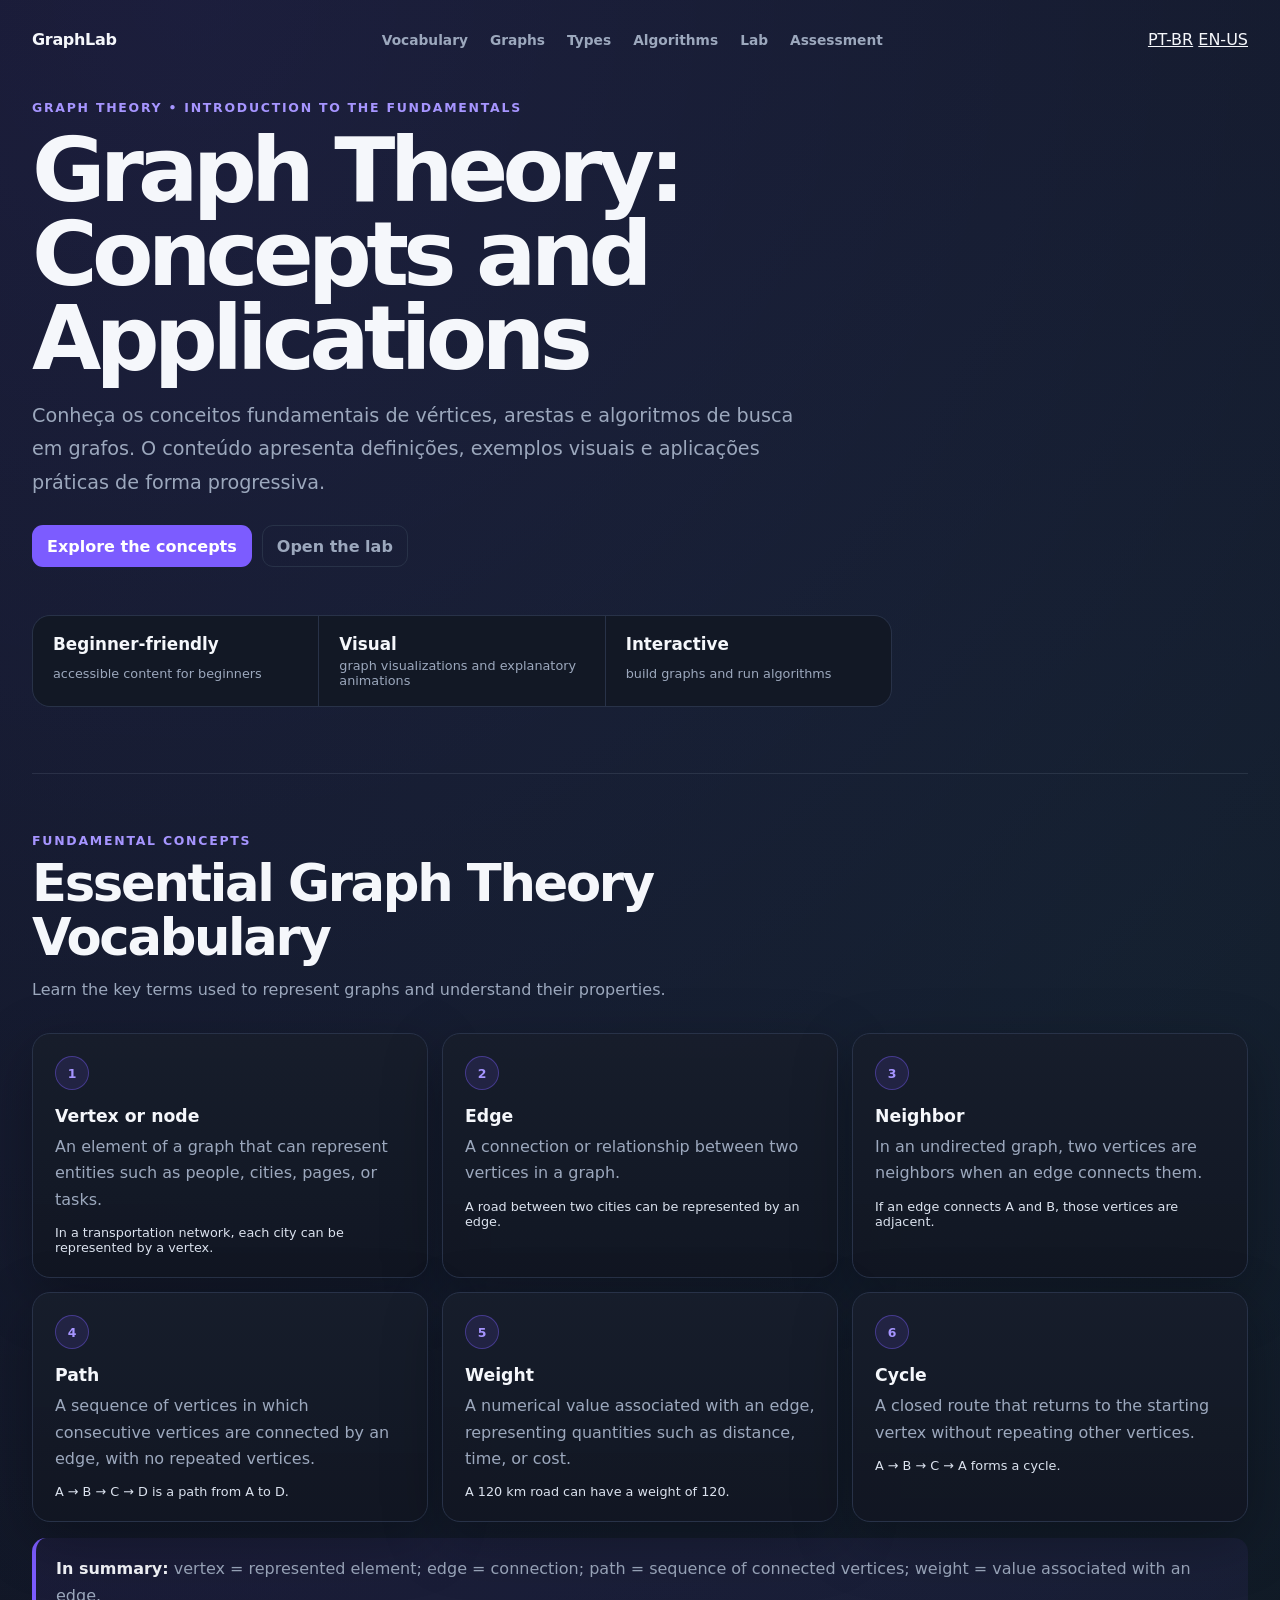
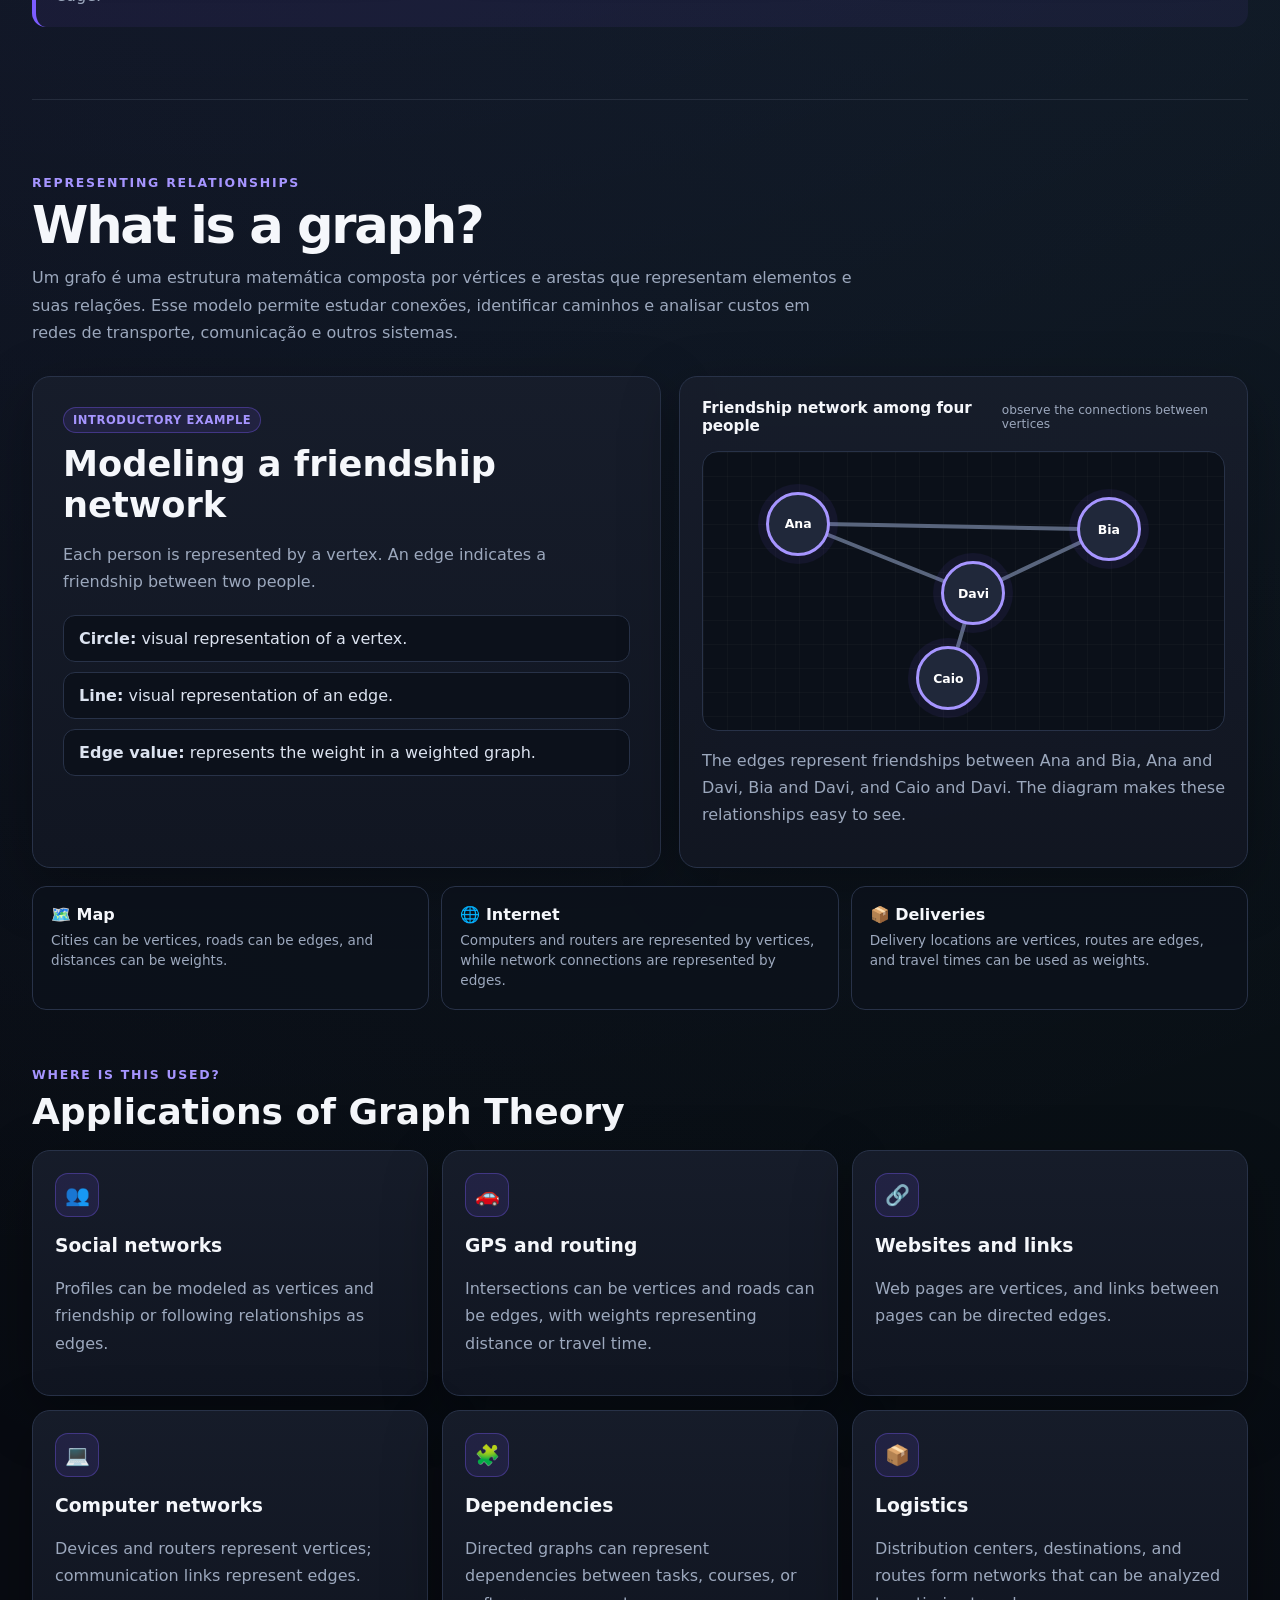
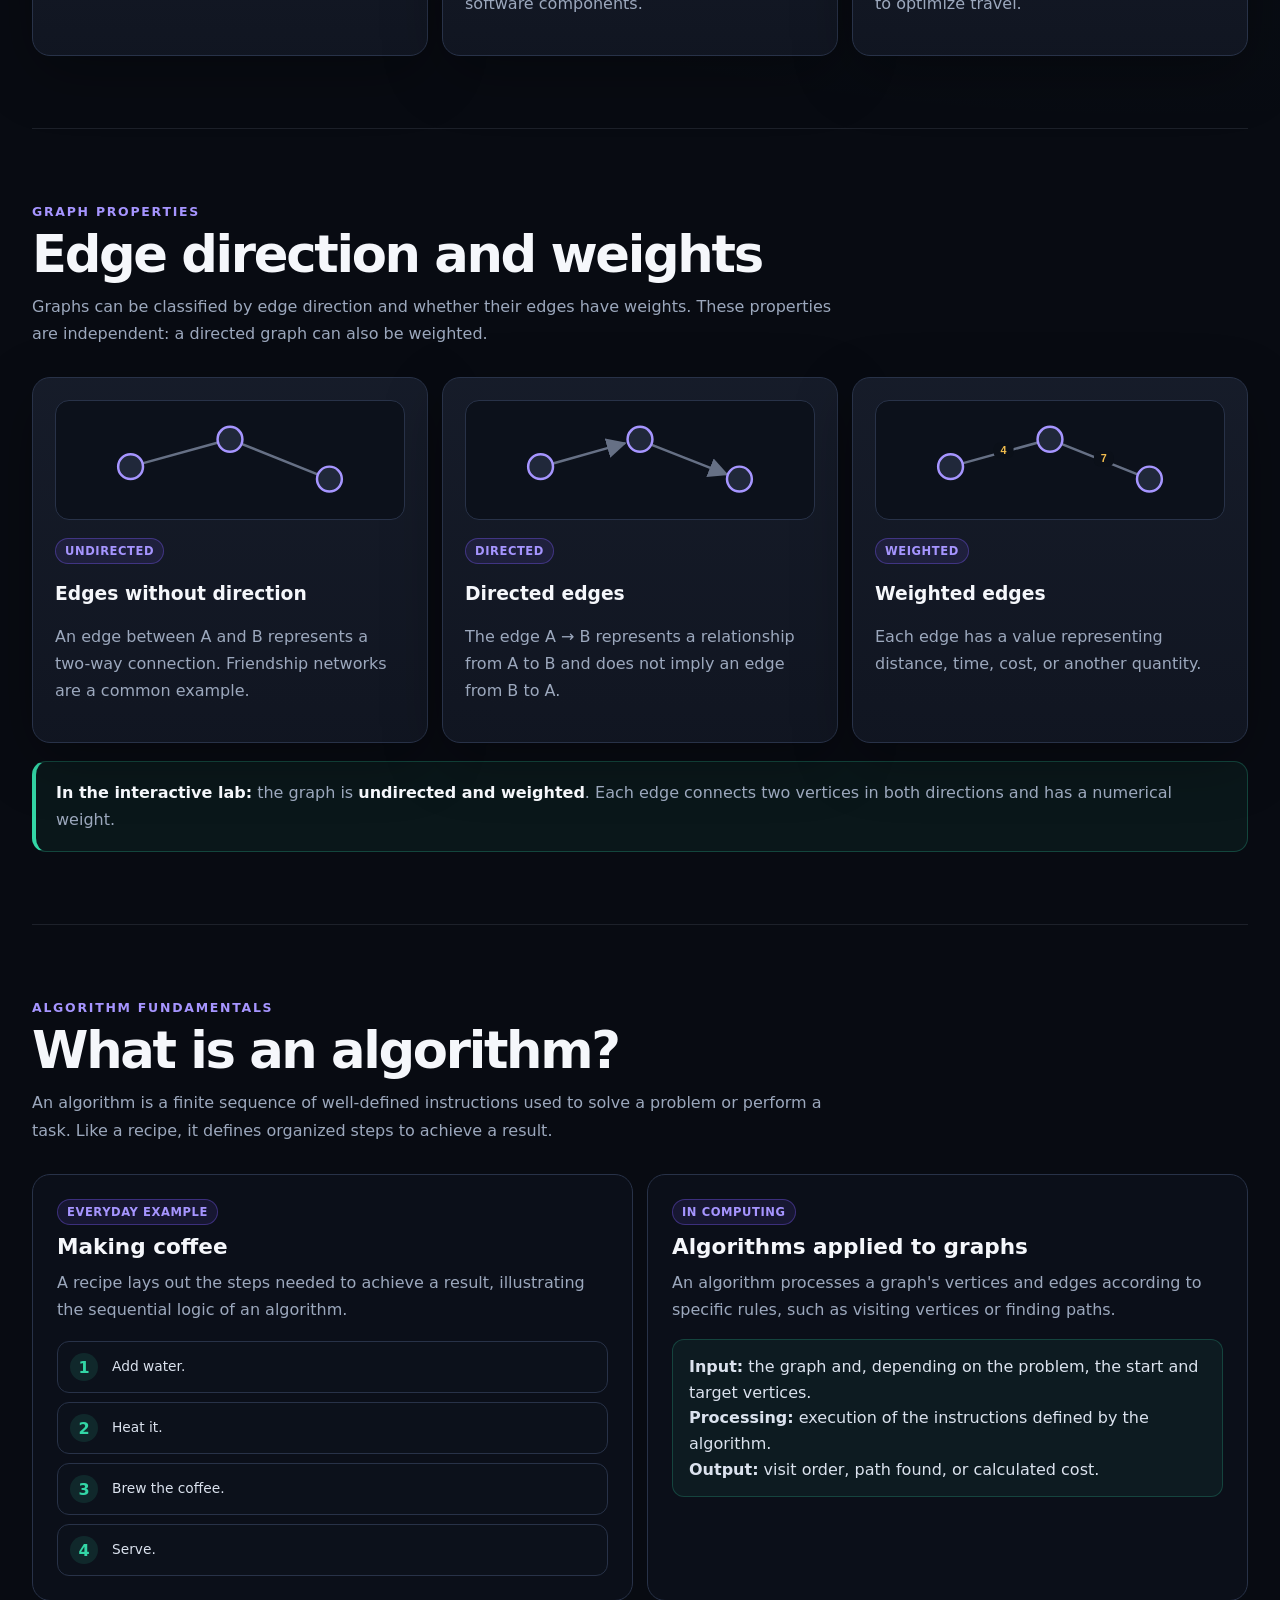
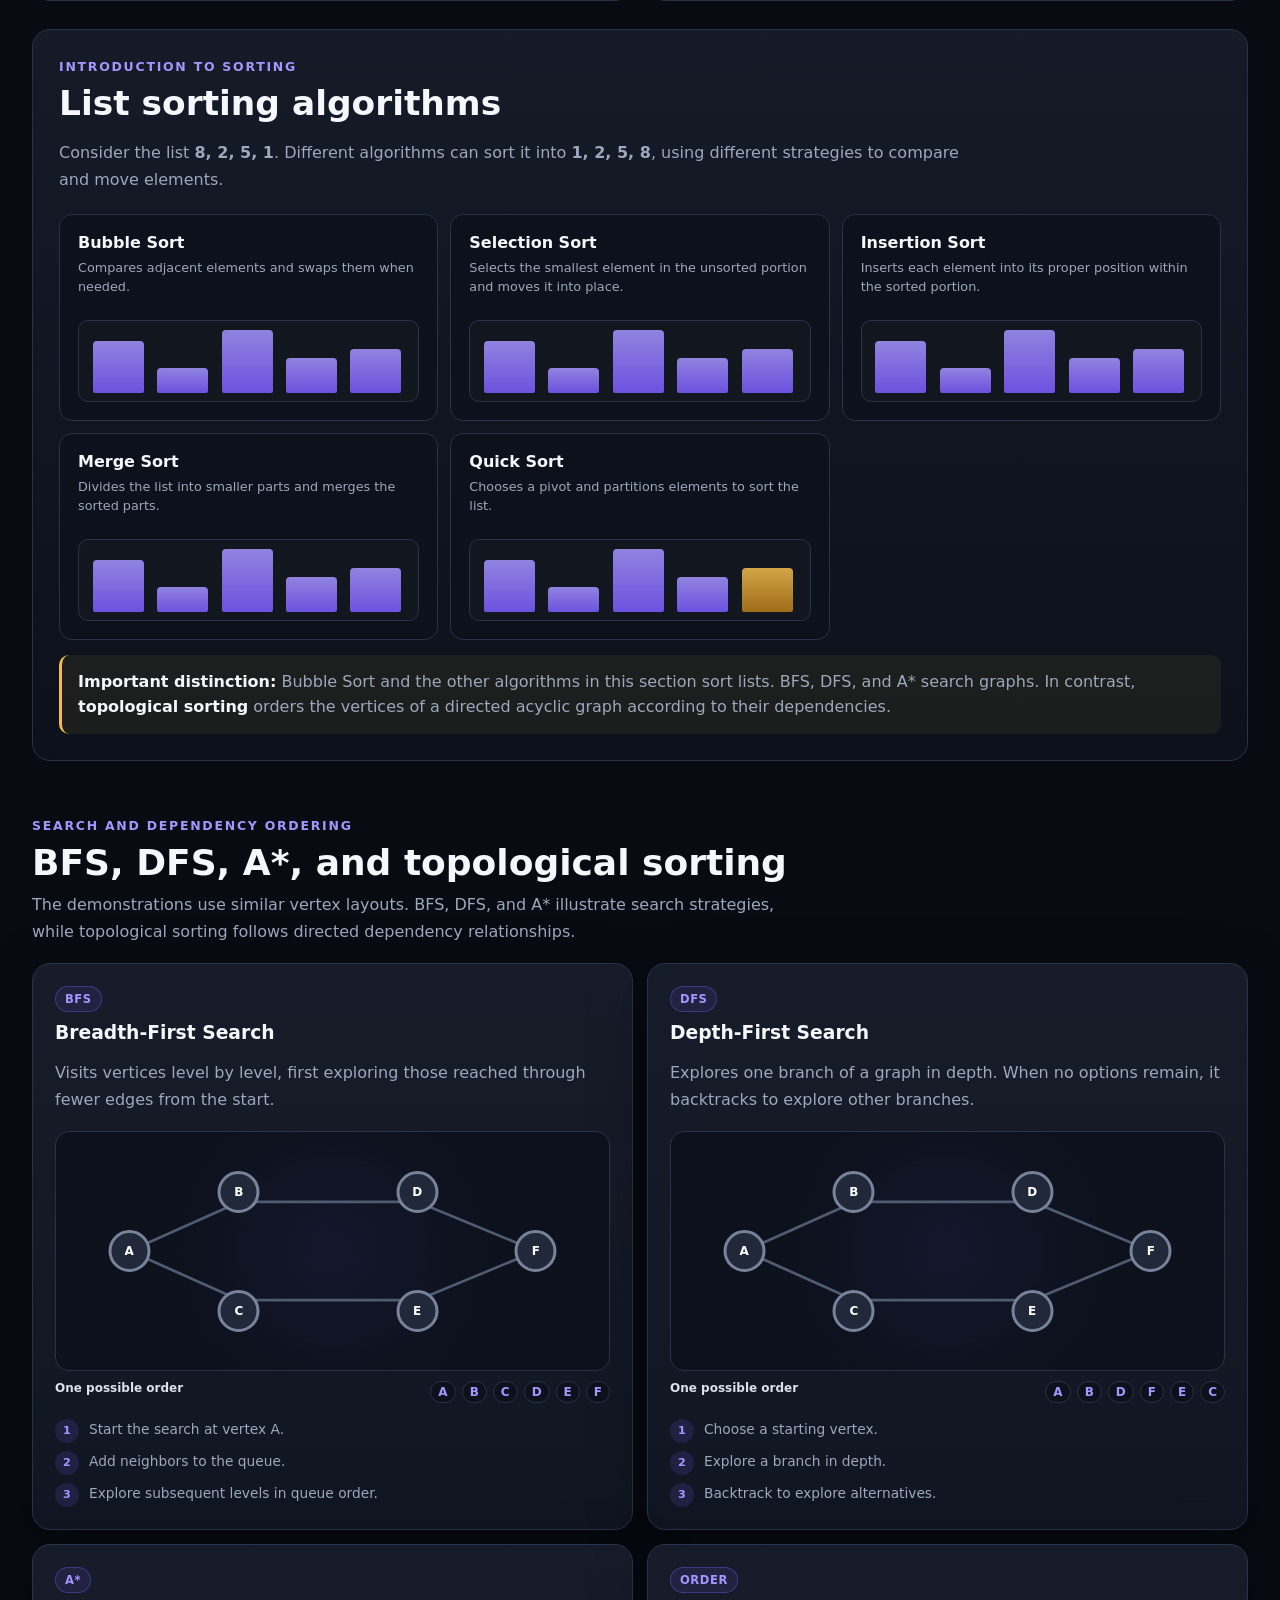
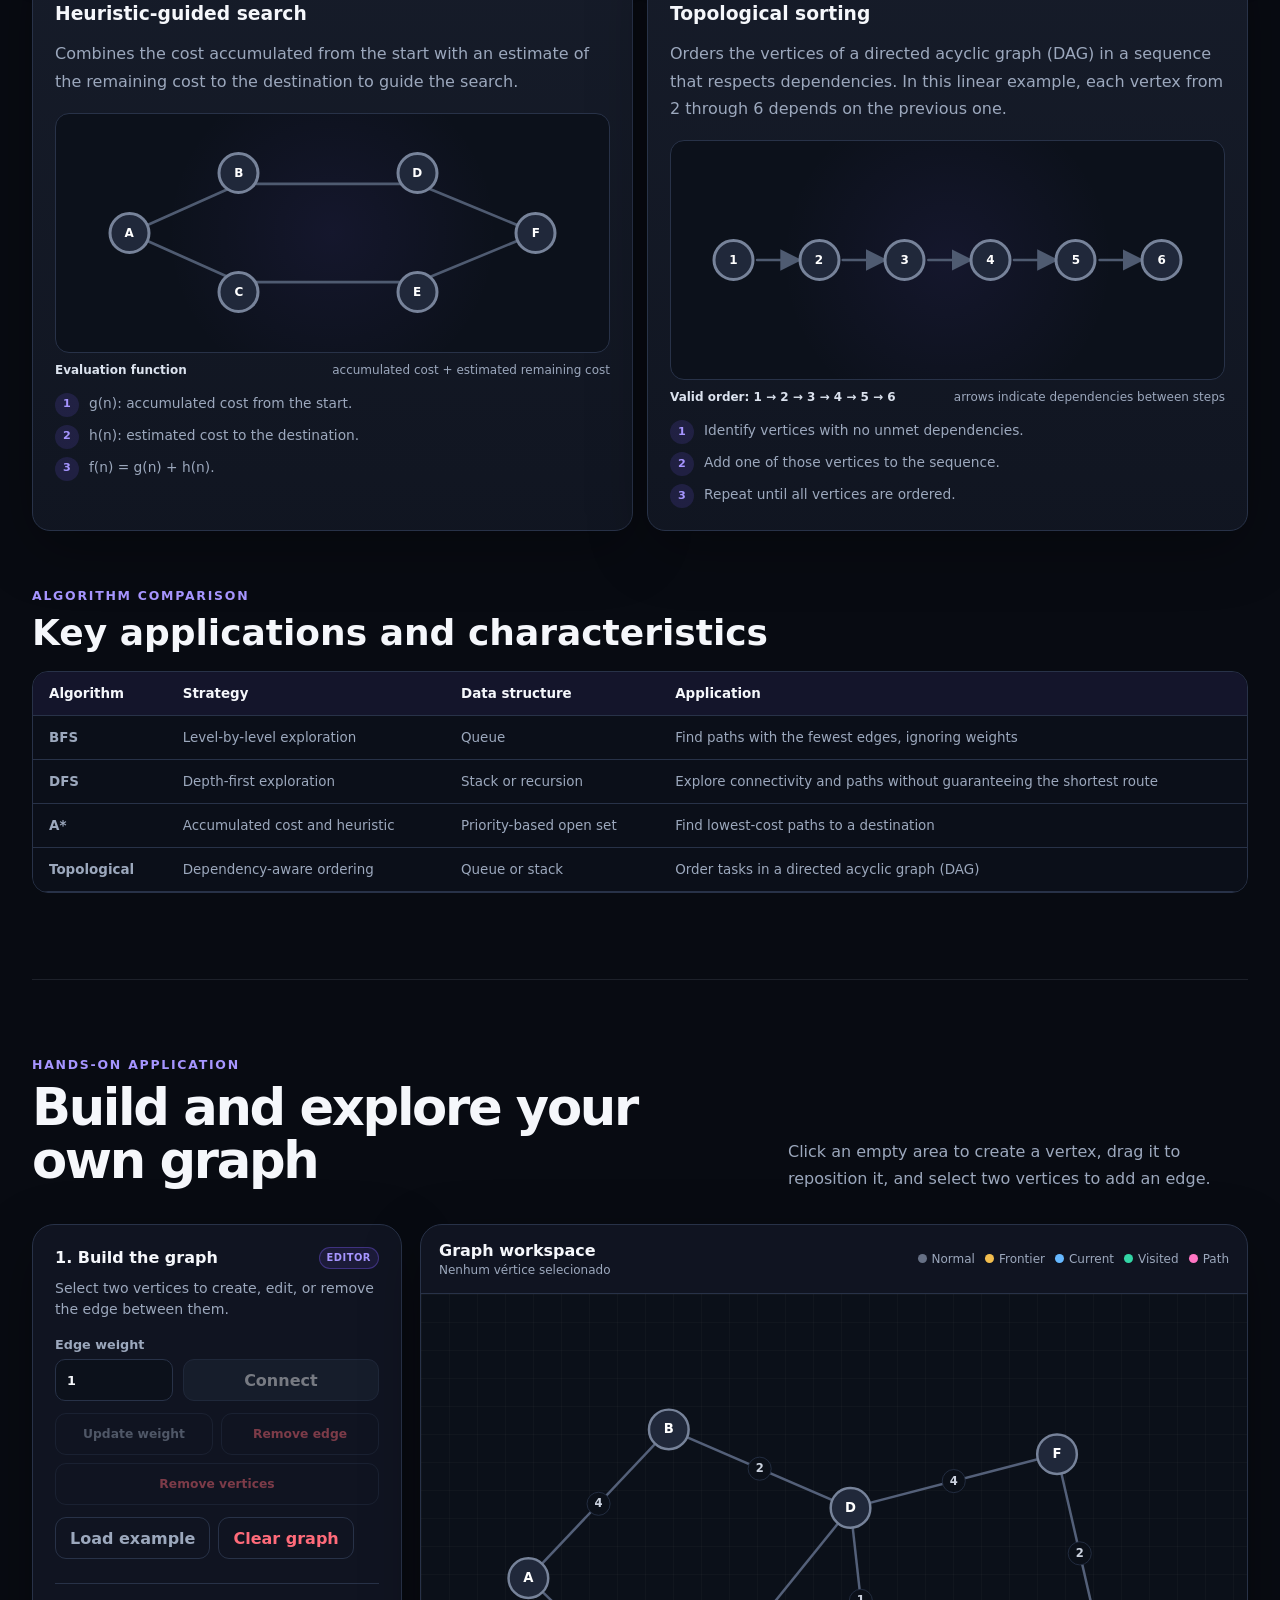
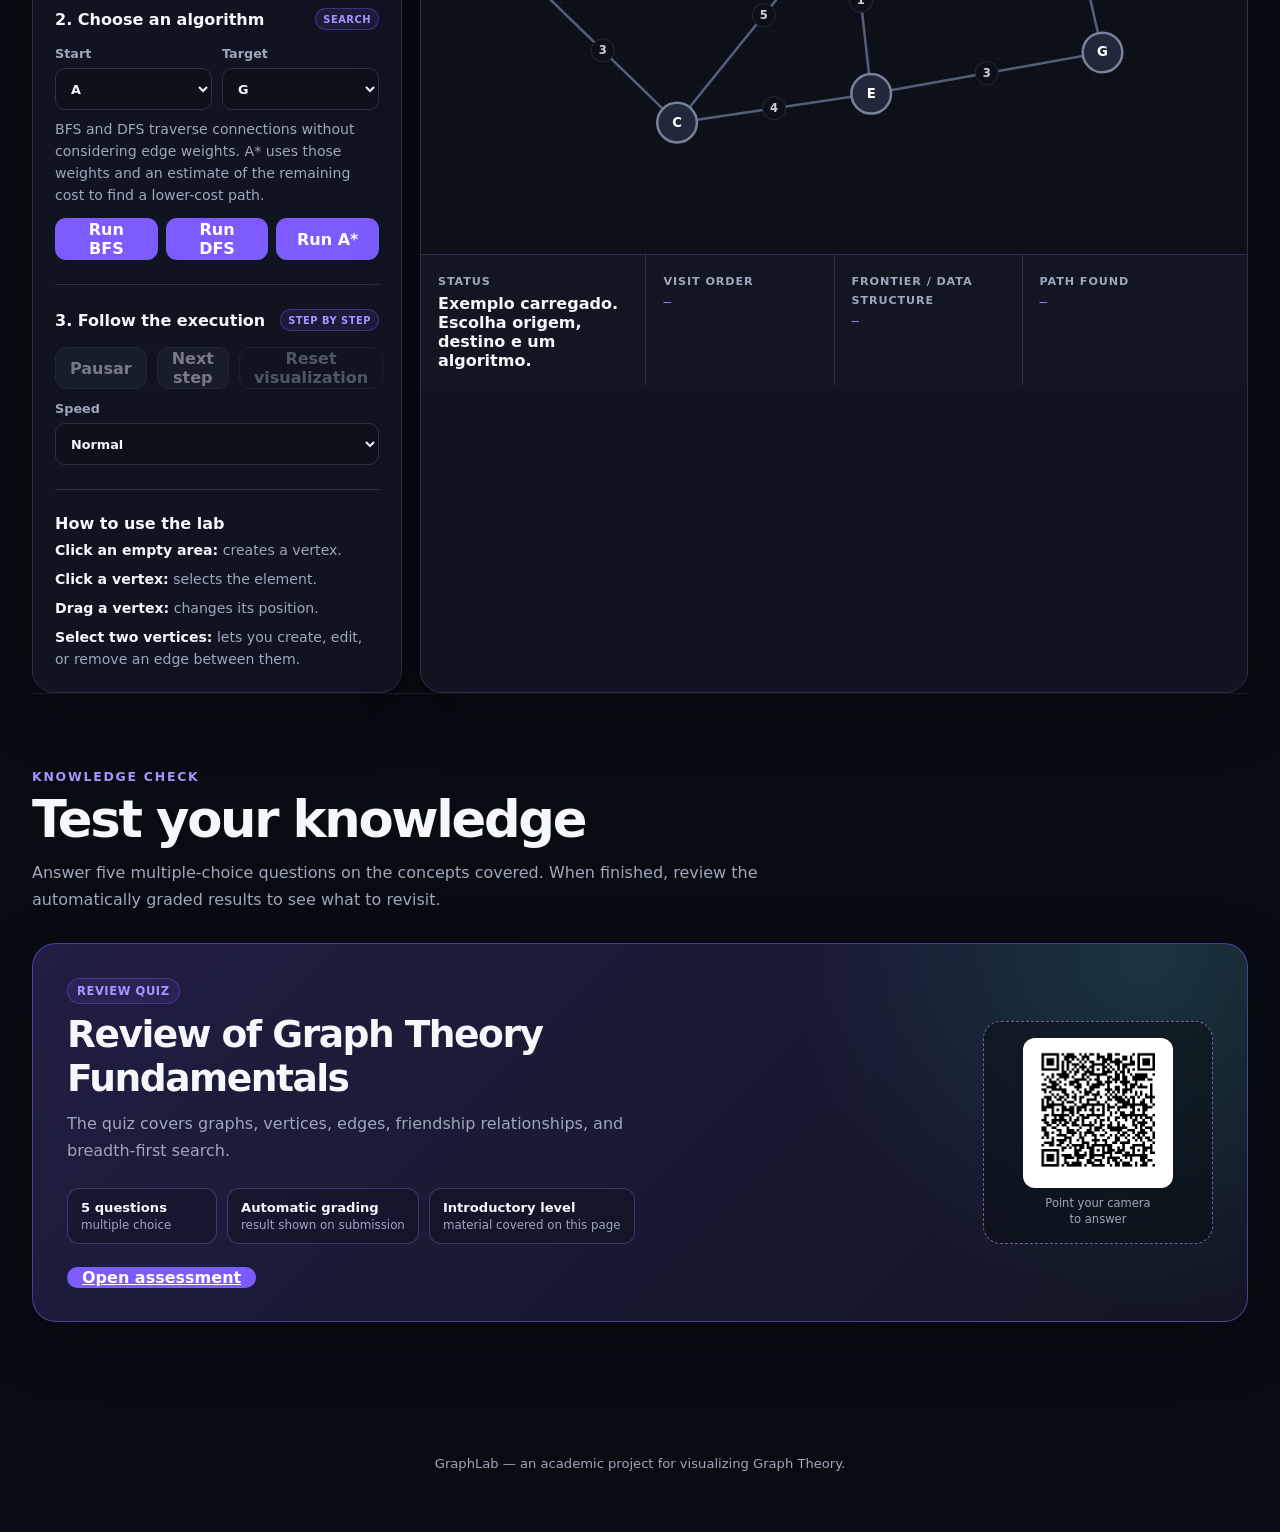
==== en-us/index.html @ 3051d020 "feat(i18n): add English locale route" ====
<!DOCTYPE html>
<html lang="en-US">
<head>
  <meta charset="UTF-8" />
  <meta name="viewport" content="width=device-width, initial-scale=1.0" />
  <base href="../" />
  <meta name="description" content="GraphLab: introdução à Teoria dos Grafos com conceitos fundamentais, exemplos visuais, demonstrações de algoritmos e laboratório interativo." />
  <title>GraphLab — Teoria dos Grafos</title>
  <link rel="alternate" hreflang="pt-BR" href="pt-br/" />
  <link rel="alternate" hreflang="en-US" href="en-us/" />
  <link rel="stylesheet" href="styles.css" />
  <link rel="stylesheet" href="learning.css" />
  <link rel="stylesheet" href="vocabulary.css" />
  <link rel="stylesheet" href="algorithm-basics.css" />
  <link rel="stylesheet" href="sorting.css" />
  <link rel="stylesheet" href="sorting-visuals.css" />
  <link rel="stylesheet" href="algorithm-demos.css" />
  <link rel="stylesheet" href="visual-fixes.css" />
</head>
<body>
  <header class="hero">
    <nav class="topbar" aria-label="Navegação principal">
      <a class="brand" href="#inicio">GraphLab</a>
      <div class="nav-links">
        <a href="#vocabulario">Vocabulário</a>
        <a href="#conceitos">Grafos</a>
        <a href="#tipos">Tipos</a>
        <a href="#algoritmos">Algoritmos</a>
        <a href="#laboratorio">Laboratório</a>
        <a href="#avaliacao">Avaliação</a>
      </div>
      <div class="language-switch" role="group" aria-label="Idioma do site">
        <a href="pt-br/" lang="pt-BR" hreflang="pt-BR">PT-BR</a>
        <a href="en-us/" lang="en-US" hreflang="en-US" aria-current="page">EN-US</a>
      </div>
    </nav>

    <div id="inicio" class="hero-content">
      <span class="eyebrow">Teoria dos Grafos • introdução aos fundamentos</span>
      <h1>Teoria dos Grafos: conceitos e aplicações</h1>
      <p>
        Conheça os conceitos fundamentais de vértices, arestas e algoritmos de busca em grafos.
        O conteúdo apresenta definições, exemplos visuais e aplicações práticas de forma progressiva.
      </p>
      <div class="hero-actions">
        <a class="button primary link-button" href="#vocabulario">Estudar os conceitos</a>
        <a class="button ghost link-button" href="#laboratorio">Acessar o laboratório</a>
      </div>
      <div class="hero-stats" aria-label="Resumo do projeto">
        <div><strong>Introdutório</strong><span>conteúdo acessível a quem está começando</span></div>
        <div><strong>Visual</strong><span>representações gráficas e animações explicativas</span></div>
        <div><strong>Interativo</strong><span>construa grafos e execute algoritmos</span></div>
      </div>
    </div>
  </header>

  <main>
    <section id="vocabulario" class="content-section vocabulary-section">
      <div class="section-heading vocabulary-lead">
        <span class="eyebrow">Conceitos fundamentais</span>
        <h2>Vocabulário essencial de Teoria dos Grafos</h2>
        <p>Conheça os principais termos utilizados para representar grafos e compreender suas propriedades.</p>
      </div>

      <div class="vocabulary-grid">
        <article class="vocabulary-card"><span class="vocabulary-number">1</span><h3>Vértice ou nó</h3><p>É um elemento do grafo que pode representar entidades como pessoas, cidades, páginas ou tarefas.</p><span class="vocabulary-example">Em uma rede de transporte, cada cidade pode ser representada por um vértice.</span></article>
        <article class="vocabulary-card"><span class="vocabulary-number">2</span><h3>Aresta</h3><p>É a conexão ou relação estabelecida entre dois vértices de um grafo.</p><span class="vocabulary-example">Uma estrada entre duas cidades pode ser representada por uma aresta.</span></article>
        <article class="vocabulary-card"><span class="vocabulary-number">3</span><h3>Vizinho</h3><p>Em um grafo não direcionado, dois vértices são vizinhos quando existe uma aresta entre eles.</p><span class="vocabulary-example">Se existe uma aresta entre A e B, esses vértices são adjacentes.</span></article>
        <article class="vocabulary-card"><span class="vocabulary-number">4</span><h3>Caminho</h3><p>É uma sequência de vértices em que cada par consecutivo está conectado por uma aresta, sem repetição de vértices.</p><span class="vocabulary-example">A → B → C → D é um caminho de A até D.</span></article>
        <article class="vocabulary-card"><span class="vocabulary-number">5</span><h3>Peso</h3><p>É um valor numérico associado a uma aresta, utilizado para representar grandezas como distância, tempo ou custo.</p><span class="vocabulary-example">Uma estrada de 120 km pode ter peso 120.</span></article>
        <article class="vocabulary-card"><span class="vocabulary-number">6</span><h3>Ciclo</h3><p>É um percurso fechado que retorna ao vértice inicial sem repetir outros vértices.</p><span class="vocabulary-example">A → B → C → A fecha um ciclo.</span></article>
      </div>

      <div class="vocabulary-tip"><strong>Em resumo:</strong> vértice = elemento representado; aresta = conexão; caminho = sequência de vértices conectados; peso = valor associado à aresta.</div>
    </section>

    <section id="conceitos" class="content-section">
      <div class="section-heading">
        <span class="eyebrow">Representação de relações</span>
        <h2>O que é um grafo?</h2>
        <p>
          Um grafo é uma estrutura matemática composta por vértices e arestas que representam elementos e suas relações.
          Esse modelo permite estudar conexões, identificar caminhos e analisar custos em redes de transporte, comunicação e outros sistemas.
        </p>
      </div>

      <div class="beginner-intro">
        <article class="beginner-copy">
          <span class="card-kicker">Exemplo introdutório</span>
          <h3>Representação de uma rede de amizades</h3>
          <p>Cada pessoa é representada por um vértice. Uma aresta indica a existência de uma amizade entre duas pessoas.</p>
          <div class="simple-rule">
            <span><strong>Círculo:</strong> representação visual de um vértice.</span>
            <span><strong>Linha:</strong> representação visual de uma aresta.</span>
            <span><strong>Valor na aresta:</strong> representa o peso, quando o grafo é ponderado.</span>
          </div>
        </article>

        <article class="visual-example">
          <div class="visual-title"><strong>Rede de amizades entre quatro pessoas</strong><span>observe as conexões entre os vértices</span></div>
          <div class="mini-graph" aria-label="Exemplo visual de um grafo de amizades">
            <span class="mini-edge edge-ab"></span><span class="mini-edge edge-ad"></span><span class="mini-edge edge-bd"></span><span class="mini-edge edge-cd"></span>
            <span class="mini-node friend-a">Ana</span><span class="mini-node friend-b">Bia</span><span class="mini-node friend-c">Caio</span><span class="mini-node friend-d">Davi</span>
          </div>
          <p>As arestas indicam amizades entre Ana e Bia, Ana e Davi, Bia e Davi, além de Caio e Davi. A representação permite identificar diretamente essas relações.</p>
        </article>
      </div>

      <div class="analogy-strip">
        <article class="analogy-item"><strong>🗺️ Mapa</strong><span>Cidades podem ser vértices; estradas, arestas; e distâncias, pesos.</span></article>
        <article class="analogy-item"><strong>🌐 Internet</strong><span>Computadores e roteadores são representados por vértices, enquanto as conexões de rede são representadas por arestas.</span></article>
        <article class="analogy-item"><strong>📦 Entregas</strong><span>Locais de entrega são vértices, rotas são arestas e tempos de deslocamento podem ser utilizados como pesos.</span></article>
      </div>

      <div class="section-divider-title"><span class="eyebrow">Onde isso aparece?</span><h3>Aplicações da Teoria dos Grafos</h3></div>
      <div class="real-examples-grid">
        <article class="real-example-card"><span class="example-icon">👥</span><h3>Redes sociais</h3><p>Perfis podem ser modelados como vértices e relações de amizade ou acompanhamento como arestas.</p></article>
        <article class="real-example-card"><span class="example-icon">🚗</span><h3>GPS e rotas</h3><p>Cruzamentos podem ser representados por vértices e vias por arestas, com pesos associados à distância ou ao tempo de viagem.</p></article>
        <article class="real-example-card"><span class="example-icon">🔗</span><h3>Sites e links</h3><p>Páginas são vértices e links entre páginas podem ser representados por arestas direcionadas.</p></article>
        <article class="real-example-card"><span class="example-icon">💻</span><h3>Redes de computadores</h3><p>Dispositivos e roteadores representam vértices; enlaces de comunicação representam arestas.</p></article>
        <article class="real-example-card"><span class="example-icon">🧩</span><h3>Dependências</h3><p>Grafos direcionados permitem representar dependências entre tarefas, disciplinas ou componentes de software.</p></article>
        <article class="real-example-card"><span class="example-icon">📦</span><h3>Logística</h3><p>Centros de distribuição, destinos e rotas formam redes que podem ser analisadas para otimizar deslocamentos.</p></article>
      </div>
    </section>

    <section id="tipos" class="content-section">
      <div class="section-heading">
        <span class="eyebrow">Propriedades dos grafos</span>
        <h2>Direção e pesos das arestas</h2>
        <p>Os grafos podem ser classificados conforme a orientação de suas arestas e a presença de pesos. Essas características são independentes: um grafo direcionado também pode ser ponderado.</p>
      </div>

      <div class="graph-types-grid">
        <article class="graph-type-card"><div class="type-visual" aria-hidden="true"><span class="type-line one"></span><span class="type-line two"></span><span class="type-dot one"></span><span class="type-dot two"></span><span class="type-dot three"></span></div><span class="card-kicker">Não direcionado</span><h3>Arestas sem orientação</h3><p>A aresta entre A e B representa uma conexão nos dois sentidos. Redes de amizade são um exemplo comum.</p></article>
        <article class="graph-type-card"><div class="type-visual" aria-hidden="true"><span class="type-line one type-arrow"></span><span class="type-line two type-arrow"></span><span class="type-dot one"></span><span class="type-dot two"></span><span class="type-dot three"></span></div><span class="card-kicker">Direcionado</span><h3>Arestas orientadas</h3><p>A aresta A → B indica uma relação de A para B e não implica a existência da aresta B → A.</p></article>
        <article class="graph-type-card"><div class="type-visual" aria-hidden="true"><span class="type-line one weighted"></span><span class="type-line two weighted"></span><span class="type-dot one"></span><span class="type-dot two"></span><span class="type-dot three"></span></div><span class="card-kicker">Ponderado</span><h3>Arestas com pesos</h3><p>Cada aresta possui um valor que pode representar distância, tempo, custo ou outra grandeza do problema.</p></article>
      </div>

      <div class="beginner-tip"><strong>No laboratório interativo:</strong> o grafo é <strong>não direcionado e ponderado</strong>. Cada aresta conecta dois vértices nos dois sentidos e possui um peso numérico.</div>
    </section>

    <section id="algoritmos" class="content-section algorithms-section">
      <div class="section-heading">
        <span class="eyebrow">Fundamentos de algoritmos</span>
        <h2>O que é um algoritmo?</h2>
        <p>Um algoritmo é uma sequência finita de instruções bem definidas para resolver um problema ou executar uma tarefa. Assim como uma receita, ele estabelece etapas organizadas para alcançar um resultado.</p>
      </div>

      <div class="algorithm-foundation-grid">
        <article class="algorithm-foundation-card">
          <span class="card-kicker">Exemplo cotidiano</span><h3>Preparação de café</h3><p>Uma receita estabelece etapas que devem ser executadas para obter um resultado, ilustrando a lógica sequencial de um algoritmo.</p>
          <div class="recipe-steps"><div class="recipe-step"><b>1</b><span>Colocar água.</span></div><div class="recipe-step"><b>2</b><span>Aquecer.</span></div><div class="recipe-step"><b>3</b><span>Passar pelo café.</span></div><div class="recipe-step"><b>4</b><span>Servir.</span></div></div>
        </article>
        <article class="algorithm-foundation-card">
          <span class="card-kicker">Na computação</span><h3>Algoritmos aplicados a grafos</h3><p>Um algoritmo processa os vértices e as arestas de um grafo de acordo com regras específicas, como visitar vértices ou encontrar caminhos.</p>
          <div class="algorithm-definition"><strong>Entrada:</strong> o grafo e, conforme o problema, os vértices de origem e destino.<br /><strong>Processamento:</strong> execução das instruções definidas pelo algoritmo.<br /><strong>Saída:</strong> ordem de visita, caminho encontrado ou custo calculado.</div>
        </article>
      </div>

      <div class="sorting-explainer">
        <span class="eyebrow">Introdução à ordenação</span>
        <h3>Algoritmos de ordenação de listas</h3>
        <p>Considere a lista <strong>8, 2, 5, 1</strong>. Diferentes algoritmos podem organizá-la como <strong>1, 2, 5, 8</strong>, utilizando estratégias distintas de comparação e movimentação dos elementos.</p>
        <div class="sorting-grid">
          <article class="sorting-card"><strong>Bubble Sort</strong><span>Compara elementos adjacentes e troca suas posições quando necessário.</span><div class="sort-bars"><i></i><i></i><i></i><i></i><i></i></div></article>
          <article class="sorting-card"><strong>Selection Sort</strong><span>Seleciona o menor elemento da parte não ordenada e o posiciona corretamente.</span><div class="sort-bars"><i></i><i></i><i></i><i></i><i></i></div></article>
          <article class="sorting-card"><strong>Insertion Sort</strong><span>Insere cada elemento na posição adequada da parte já ordenada.</span><div class="sort-bars"><i></i><i></i><i></i><i></i><i></i></div></article>
          <article class="sorting-card"><strong>Merge Sort</strong><span>Divide a lista em partes menores e combina as partes ordenadas.</span><div class="sort-bars"><i></i><i></i><i></i><i></i><i></i></div></article>
          <article class="sorting-card"><strong>Quick Sort</strong><span>Seleciona um pivô e particiona os elementos para ordenar a lista.</span><div class="sort-bars"><i></i><i></i><i></i><i></i><i></i></div></article>
        </div>
        <div class="sorting-note"><strong>Distinção importante:</strong> Bubble Sort e os demais algoritmos desta seção ordenam listas. BFS, DFS e A* realizam buscas em grafos. Já a <strong>ordenação topológica</strong> organiza os vértices de um grafo direcionado acíclico conforme suas dependências.</div>
      </div>

      <div class="section-divider-title"><span class="eyebrow">Busca e organização de dependências</span><h3>BFS, DFS, A* e ordenação topológica</h3><p>As demonstrações compartilham uma disposição visual semelhante dos vértices. BFS, DFS e A* ilustram estratégias de busca; a ordenação topológica considera relações direcionadas de dependência.</p></div>

      <div class="algorithm-visual-grid">
        <article class="algorithm-visual-card">
          <span class="algorithm-badge">BFS</span><h3>Busca em Largura</h3><p>Visita os vértices por níveis, explorando primeiro aqueles alcançados por um menor número de arestas a partir da origem.</p>
          <div class="algorithm-demo demo-bfs" aria-label="Animação da busca em largura"><div class="demo-stage"><span class="demo-line l1"></span><span class="demo-line l2"></span><span class="demo-line l3"></span><span class="demo-line l4"></span><span class="demo-line l5"></span><span class="demo-line l6"></span><span class="demo-node n1">A</span><span class="demo-node n2">B</span><span class="demo-node n3">C</span><span class="demo-node n4">D</span><span class="demo-node n5">E</span><span class="demo-node n6">F</span></div></div>
          <div class="demo-caption"><strong>Uma ordem possível</strong><div class="demo-order"><span>A</span><span>B</span><span>C</span><span>D</span><span>E</span><span>F</span></div></div>
          <ul class="algorithm-steps"><li><strong>1</strong><span>Inicia a busca no vértice A.</span></li><li><strong>2</strong><span>Adiciona os vizinhos à fila.</span></li><li><strong>3</strong><span>Explora os próximos níveis na ordem da fila.</span></li></ul>
        </article>

        <article class="algorithm-visual-card">
          <span class="algorithm-badge">DFS</span><h3>Busca em Profundidade</h3><p>Explora um ramo do grafo em profundidade. Ao esgotar as possibilidades, retorna para investigar outros ramos.</p>
          <div class="algorithm-demo demo-dfs" aria-label="Animação da busca em profundidade"><div class="demo-stage"><span class="demo-line l1"></span><span class="demo-line l2"></span><span class="demo-line l3"></span><span class="demo-line l4"></span><span class="demo-line l5"></span><span class="demo-line l6"></span><span class="demo-node n1">A</span><span class="demo-node n2">B</span><span class="demo-node n3">C</span><span class="demo-node n4">D</span><span class="demo-node n5">E</span><span class="demo-node n6">F</span></div></div>
          <div class="demo-caption"><strong>Uma ordem possível</strong><div class="demo-order"><span>A</span><span>B</span><span>D</span><span>F</span><span>E</span><span>C</span></div></div>
          <ul class="algorithm-steps"><li><strong>1</strong><span>Seleciona um vértice inicial.</span></li><li><strong>2</strong><span>Explora um ramo em profundidade.</span></li><li><strong>3</strong><span>Retrocede para explorar alternativas.</span></li></ul>
        </article>

        <article class="algorithm-visual-card">
          <span class="algorithm-badge">A*</span><h3>Busca orientada por heurística</h3><p>Combina o custo acumulado desde a origem com uma estimativa do custo restante até o destino para orientar a exploração.</p>
          <div class="algorithm-demo demo-astar" aria-label="Animação simplificada do A estrela"><div class="demo-stage"><span class="demo-line l1"></span><span class="demo-line l2"></span><span class="demo-line l3"></span><span class="demo-line l4"></span><span class="demo-line l5"></span><span class="demo-line l6"></span><span class="demo-node n1">A</span><span class="demo-node n2">B</span><span class="demo-node n3">C</span><span class="demo-node n4">D</span><span class="demo-node n5">E</span><span class="demo-node n6">F</span></div></div>
          <div class="demo-caption"><strong>Função de avaliação</strong><span>custo acumulado + estimativa de custo restante</span></div>
          <ul class="algorithm-steps"><li><strong>1</strong><span>g(n): custo acumulado desde a origem.</span></li><li><strong>2</strong><span>h(n): estimativa do custo até o destino.</span></li><li><strong>3</strong><span>f(n) = g(n) + h(n).</span></li></ul>
        </article>

        <article class="algorithm-visual-card">
          <span class="algorithm-badge">Ordem</span><h3>Ordenação topológica</h3><p>Organiza os vértices de um grafo direcionado acíclico (DAG) em uma sequência que respeita as dependências. Neste exemplo linear, cada vértice de 2 a 6 depende do anterior.</p>
          <div class="algorithm-demo demo-topological" aria-label="Animação de uma ordenação topológica linear: 1, 2, 3, 4, 5 e 6"><div class="demo-stage"><span class="demo-node n1">1</span><span class="demo-node n2">2</span><span class="demo-node n3">3</span><span class="demo-node n4">4</span><span class="demo-node n5">5</span><span class="demo-node n6">6</span></div></div>
          <div class="demo-caption"><strong>Ordem válida: 1 → 2 → 3 → 4 → 5 → 6</strong><span>as setas indicam as dependências entre as etapas</span></div>
          <ul class="algorithm-steps"><li><strong>1</strong><span>Identifica vértices sem dependências pendentes.</span></li><li><strong>2</strong><span>Adiciona um desses vértices à sequência.</span></li><li><strong>3</strong><span>Repete até ordenar todos os vértices.</span></li></ul>
        </article>
      </div>

      <div class="section-divider-title"><span class="eyebrow">Comparação de algoritmos</span><h3>Principais aplicações e características</h3></div>
      <div class="comparison-table-wrap"><table class="comparison-table"><thead><tr><th>Algoritmo</th><th>Estratégia</th><th>Estrutura de dados</th><th>Aplicação</th></tr></thead><tbody><tr><td><strong>BFS</strong></td><td>Exploração por níveis</td><td>Fila</td><td>Encontrar caminhos com menos arestas, sem considerar pesos</td></tr><tr><td><strong>DFS</strong></td><td>Exploração em profundidade</td><td>Pilha ou recursão</td><td>Investigar conectividade e caminhos, sem garantir o menor trajeto</td></tr><tr><td><strong>A*</strong></td><td>Custo acumulado e heurística</td><td>Conjunto aberto por prioridade</td><td>Buscar caminhos de menor custo até um destino</td></tr><tr><td><strong>Topológica</strong></td><td>Respeito às dependências</td><td>Fila ou pilha</td><td>Ordenar atividades em um grafo direcionado acíclico (DAG)</td></tr></tbody></table></div>
    </section>

    <section id="laboratorio" class="lab-section">
      <div class="lab-heading"><div><span class="eyebrow">Aplicação prática</span><h2>Construa e explore seu próprio grafo</h2></div><p>Clique em uma área vazia para criar um vértice, arraste-o para reposicioná-lo e selecione dois vértices para adicionar uma aresta.</p></div>
      <div class="layout">
        <aside class="panel controls-panel">
          <section><div class="section-title-row"><h2>1. Monte o grafo</h2><span class="step-chip">Editor</span></div><p class="hint">Selecione dois vértices para criar, editar ou remover a aresta entre eles.</p><div class="control-grid"><label>Peso da aresta<input id="edgeWeight" type="number" min="1" step="1" value="1" /></label><button id="connectBtn" class="button secondary">Conectar</button></div><div class="button-row compact-actions"><button id="updateWeightBtn" class="button ghost">Atualizar peso</button><button id="removeEdgeBtn" class="button ghost danger">Remover aresta</button><button id="removeNodesBtn" class="button ghost danger">Remover vértices</button></div><div class="button-row"><button id="exampleBtn" class="button ghost">Carregar exemplo</button><button id="clearBtn" class="button danger ghost">Limpar grafo</button></div></section>
          <section><div class="section-title-row"><h2>2. Escolha o algoritmo</h2><span class="step-chip">Busca</span></div><div class="select-grid"><label>Origem<select id="startNode"></select></label><label>Destino<select id="targetNode"></select></label></div><p class="hint">BFS e DFS percorrem as conexões sem considerar os pesos das arestas. A* utiliza esses pesos e uma estimativa do custo restante para buscar uma rota de menor custo.</p><div class="algorithm-buttons"><button class="button primary" data-algorithm="bfs">Executar BFS</button><button class="button primary" data-algorithm="dfs">Executar DFS</button><button class="button primary" data-algorithm="astar">Executar A*</button></div></section>
          <section><div class="section-title-row"><h2>3. Acompanhe</h2><span class="step-chip">Passo a passo</span></div><div class="playback-grid"><button id="pauseBtn" class="button secondary" disabled>Pausar</button><button id="stepBtn" class="button secondary" disabled>Avançar passo</button><button id="resetVisualizationBtn" class="button ghost" disabled>Reiniciar visualização</button></div><label class="speed-control">Velocidade<select id="speedSelect"><option value="900">Lenta</option><option value="520" selected>Normal</option><option value="260">Rápida</option></select></label></section>
          <section class="interaction-help"><h2>Como utilizar o laboratório</h2><p><strong>Clique em uma área vazia:</strong> cria um vértice.</p><p><strong>Clique em um vértice:</strong> seleciona o elemento.</p><p><strong>Arraste um vértice:</strong> altera sua posição.</p><p><strong>Selecione dois vértices:</strong> permite criar, editar ou remover uma aresta entre eles.</p></section>
        </aside>

        <section class="workspace" aria-label="Laboratório de grafos">
          <div class="workspace-toolbar"><div><strong>Área do grafo</strong><span id="selectionText">Nenhum vértice selecionado</span></div><div class="legend" aria-label="Legenda"><span><i class="dot default"></i>Normal</span><span><i class="dot frontier"></i>Fronteira</span><span><i class="dot current"></i>Atual</span><span><i class="dot visited"></i>Visitado</span><span><i class="dot path"></i>Caminho</span></div></div>
          <svg id="graphCanvas" viewBox="0 0 1000 650" role="img" aria-label="Editor visual de grafos"></svg>
          <div class="result-panel"><div><span class="result-label">Status</span><strong id="statusText" aria-live="polite">Exemplo carregado. Escolha origem, destino e um algoritmo.</strong></div><div><span class="result-label">Ordem de visita</span><code id="visitOrder">—</code></div><div><span class="result-label">Fronteira / estrutura</span><code id="frontierResult">—</code></div><div><span class="result-label">Caminho encontrado</span><code id="pathResult">—</code></div></div>
        </section>
      </div>
    </section>

    <section id="avaliacao" class="content-section assessment-section" aria-labelledby="assessment-title">
      <div class="section-heading">
        <span class="eyebrow">Verificação da aprendizagem</span>
        <h2 id="assessment-title">Avalie seus conhecimentos</h2>
        <p>Responda a cinco questões objetivas sobre os conceitos apresentados. Ao concluir, consulte a correção automática para identificar os conteúdos que precisam ser revisados.</p>
      </div>

      <article class="assessment-card">
        <div class="assessment-copy">
          <span class="card-kicker">Questionário de revisão</span>
          <h3>Revisão dos fundamentos de Teoria dos Grafos</h3>
          <p>O questionário aborda grafos, vértices, arestas, relações de amizade e busca em largura.</p>
          <ul class="assessment-details" aria-label="Detalhes da avaliação">
            <li><strong>5 perguntas</strong><span>múltipla escolha</span></li>
            <li><strong>Correção automática</strong><span>resultado ao enviar</span></li>
            <li><strong>Nível introdutório</strong><span>conteúdo apresentado nesta página</span></li>
          </ul>
          <a class="button primary assessment-button" href="https://docs.google.com/forms/d/e/1FAIpQLSdKzO21_4-qKIzz4f32jUMu-4fLdw8ZWQ9qbJLzUZgPyhsYmw/viewform?usp=publish-editor" target="_blank" rel="noopener noreferrer">Abrir avaliação</a>
        </div>
        <a class="assessment-qr" href="https://docs.google.com/forms/d/e/1FAIpQLSdKzO21_4-qKIzz4f32jUMu-4fLdw8ZWQ9qbJLzUZgPyhsYmw/viewform?usp=publish-editor" target="_blank" rel="noopener noreferrer" aria-label="Abrir avaliação do GraphLab pelo QR Code">
          <img src="assets/graphlab-quiz-qr.svg" width="150" height="150" alt="QR Code para abrir a avaliação GraphLab" />
          <small>Aponte a câmera<br />para responder</small>
        </a>
      </article>
    </section>
  </main>

  <footer><p>GraphLab — um projeto acadêmico para visualizar Teoria dos Grafos.</p></footer>
  <script src="i18n.js"></script>
  <script src="script.js"></script>
</body>
</html>
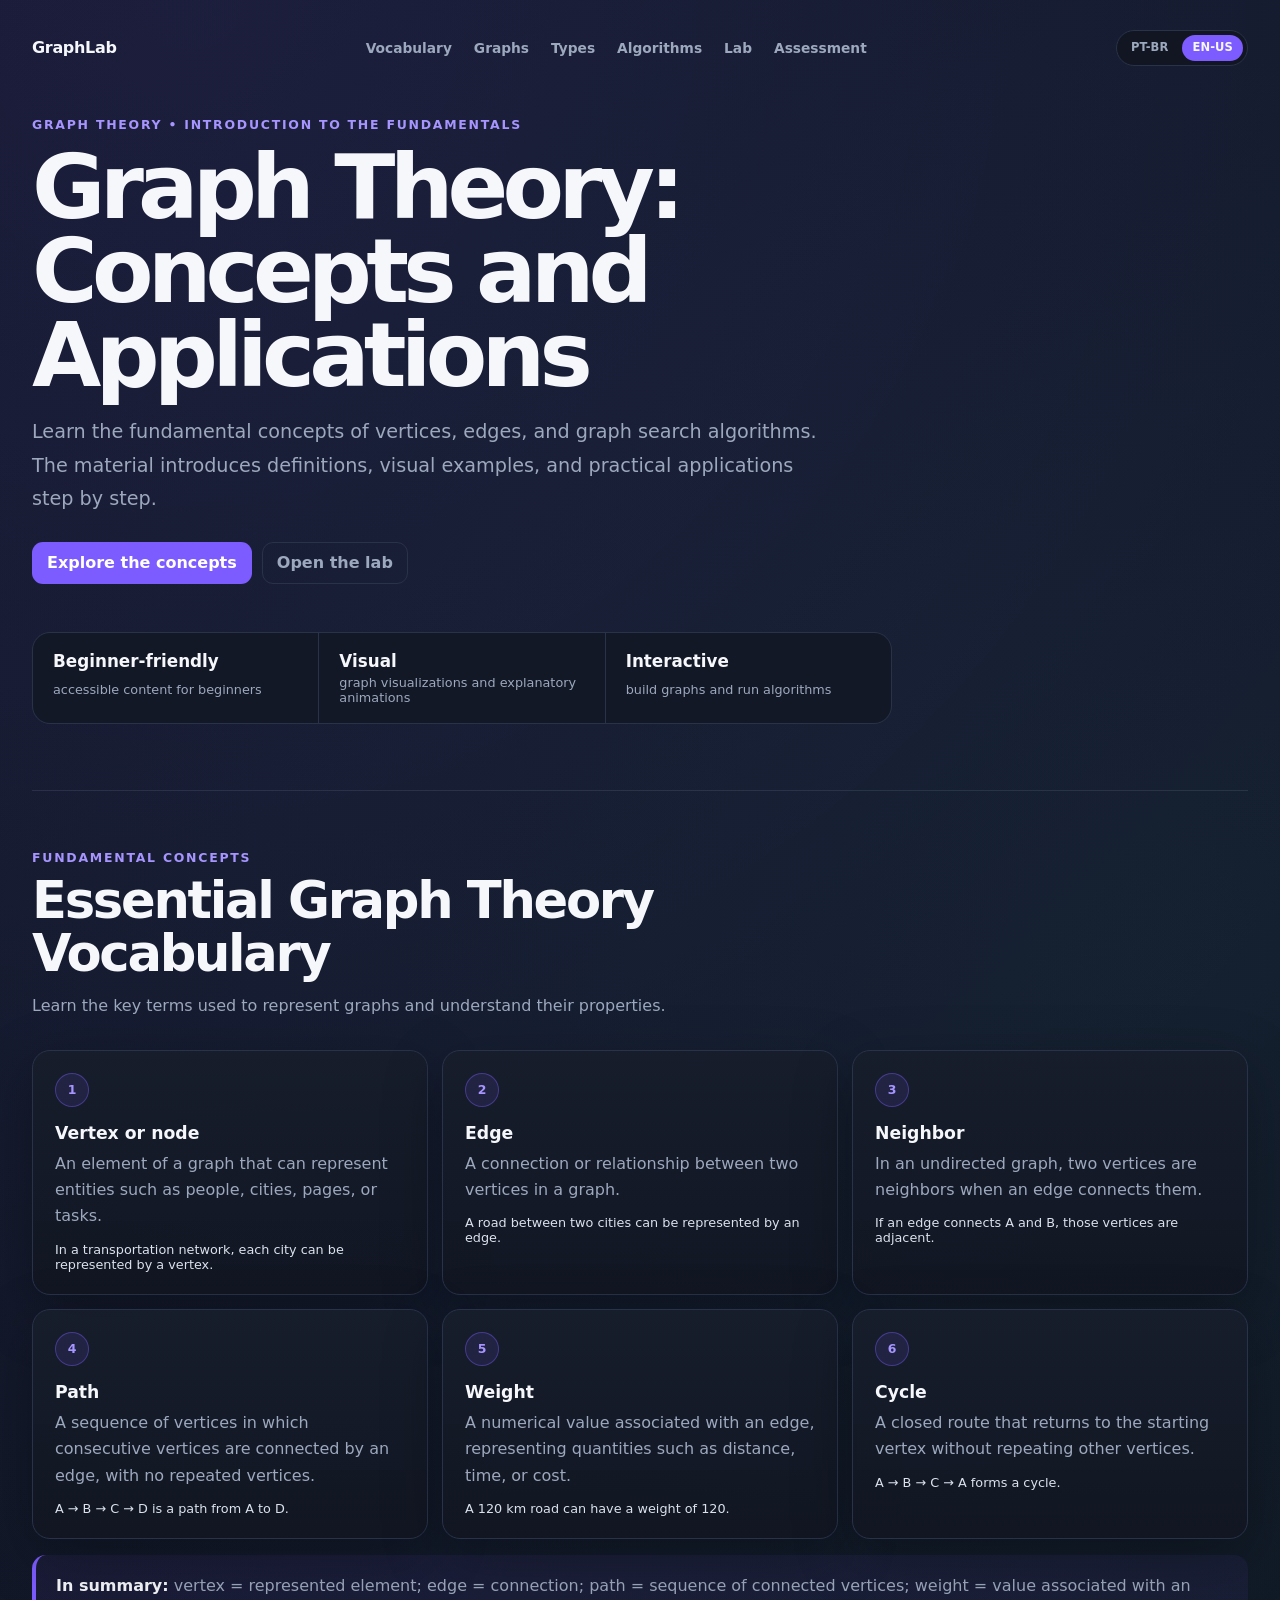
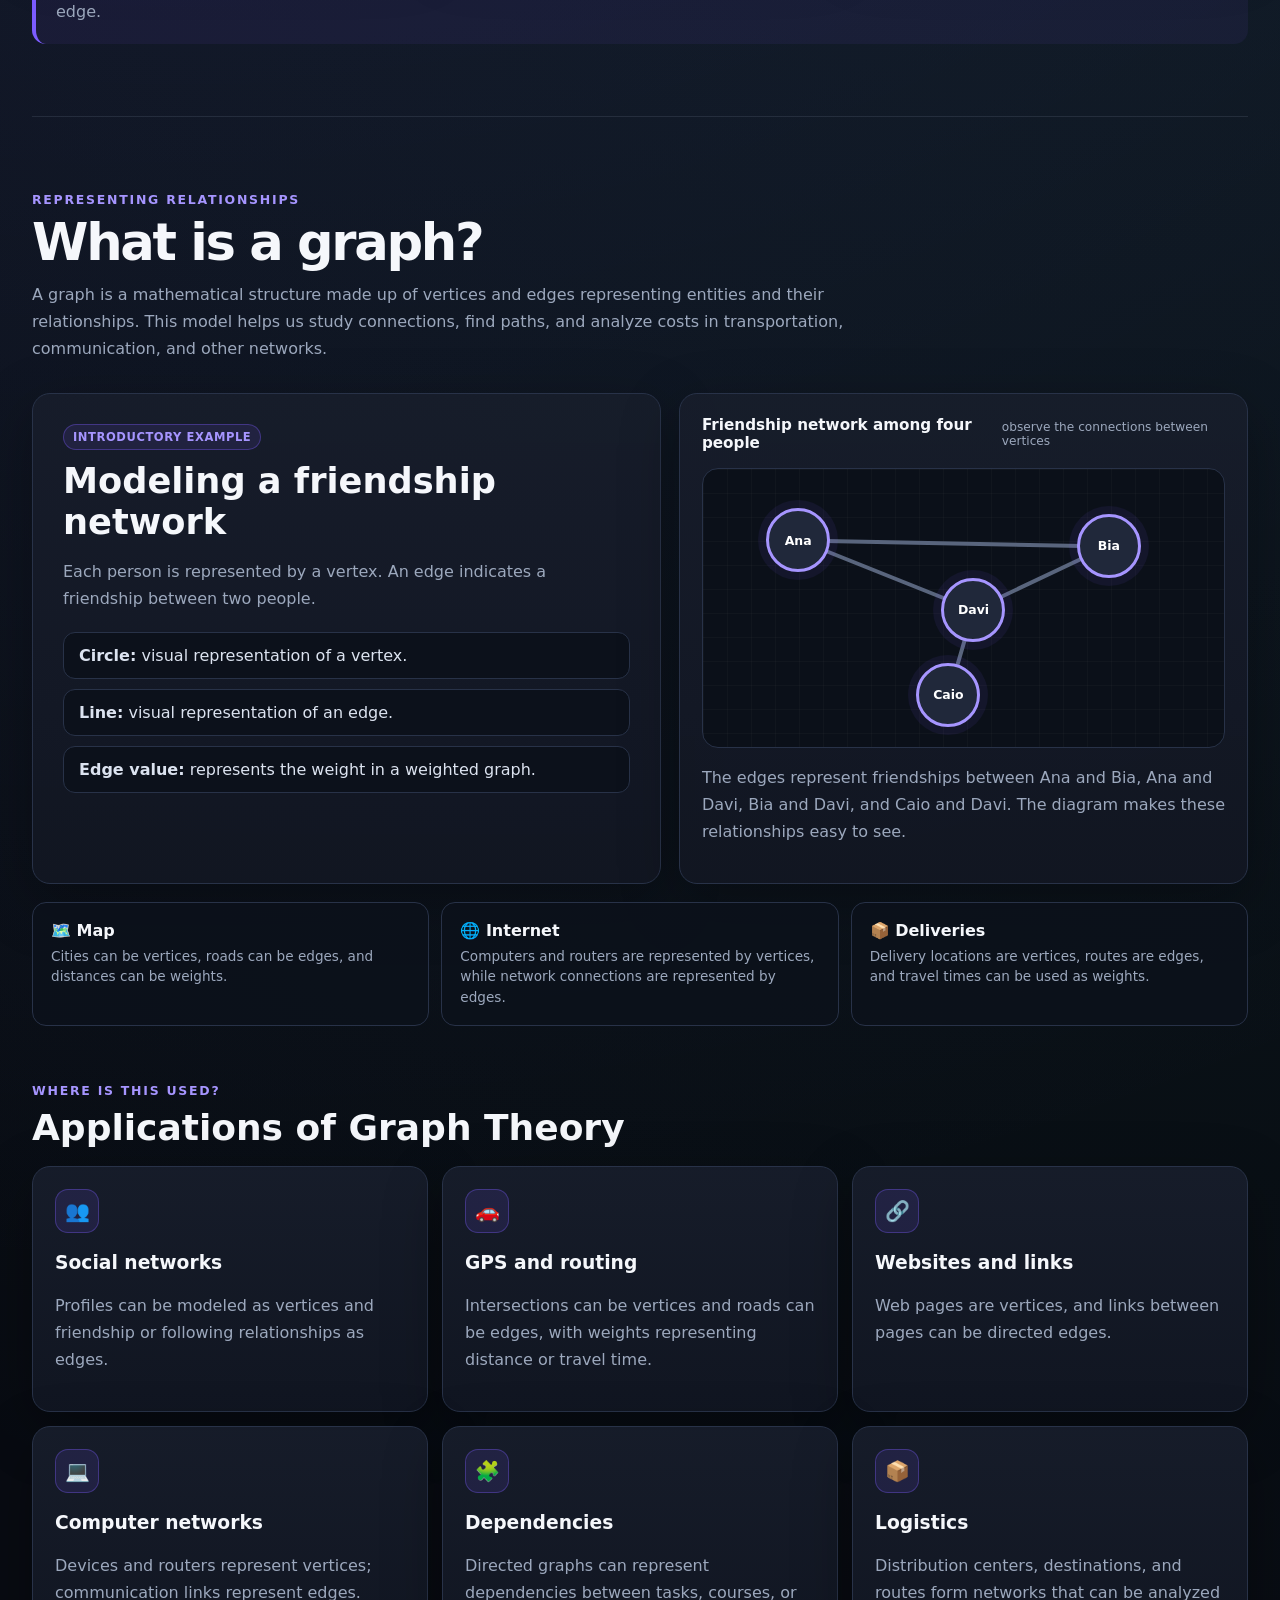
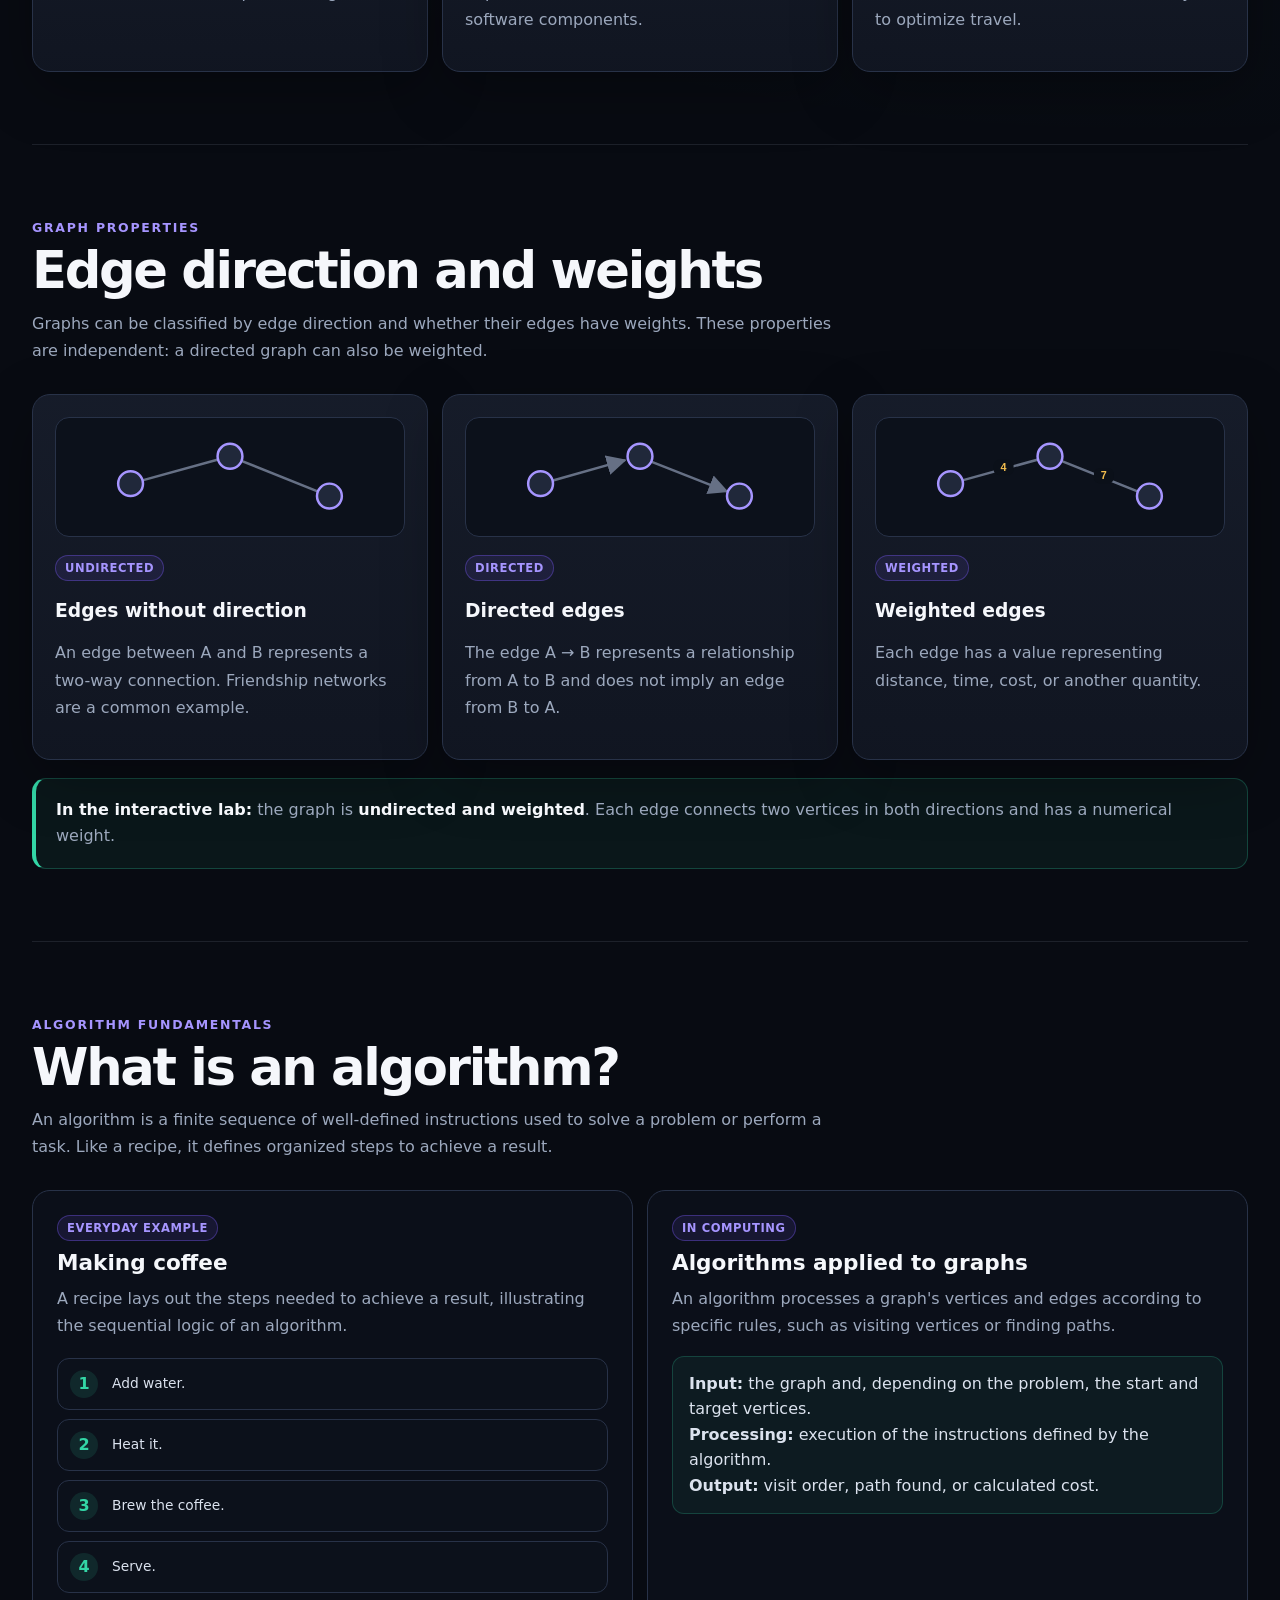
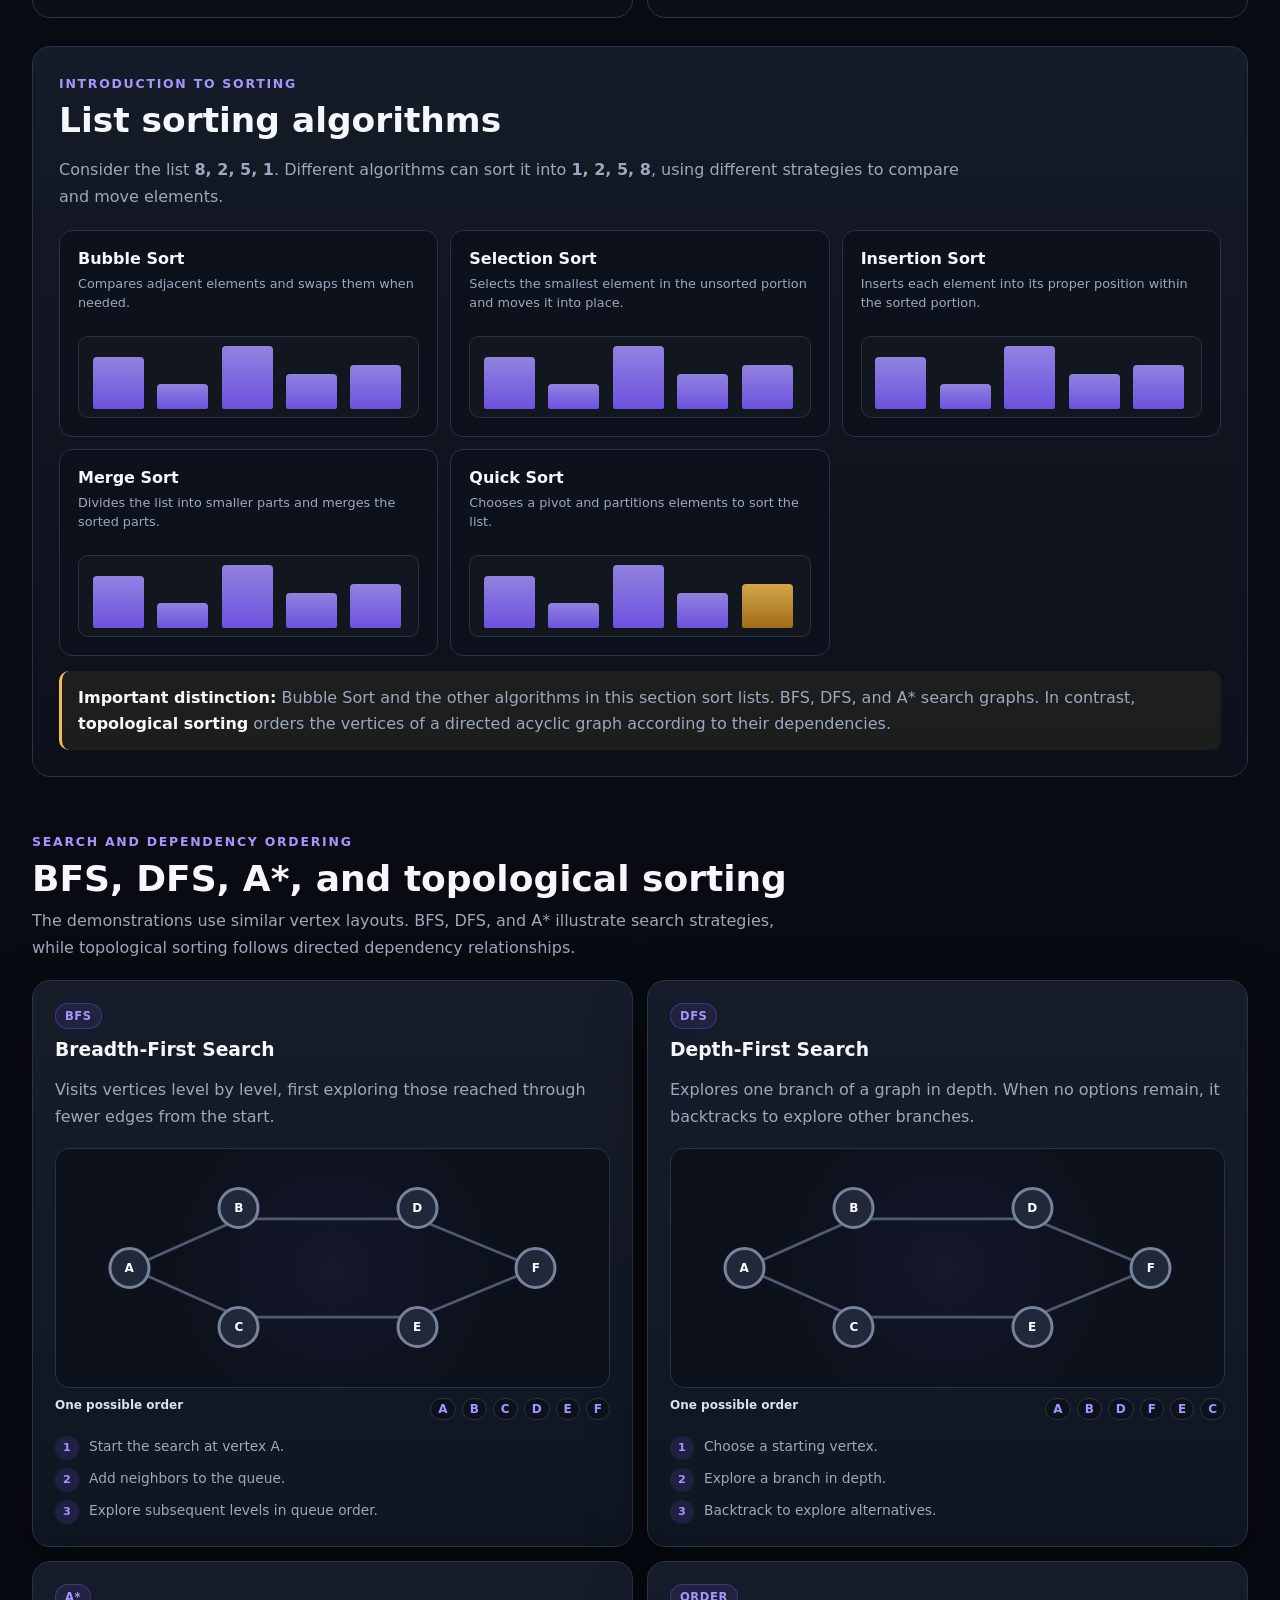
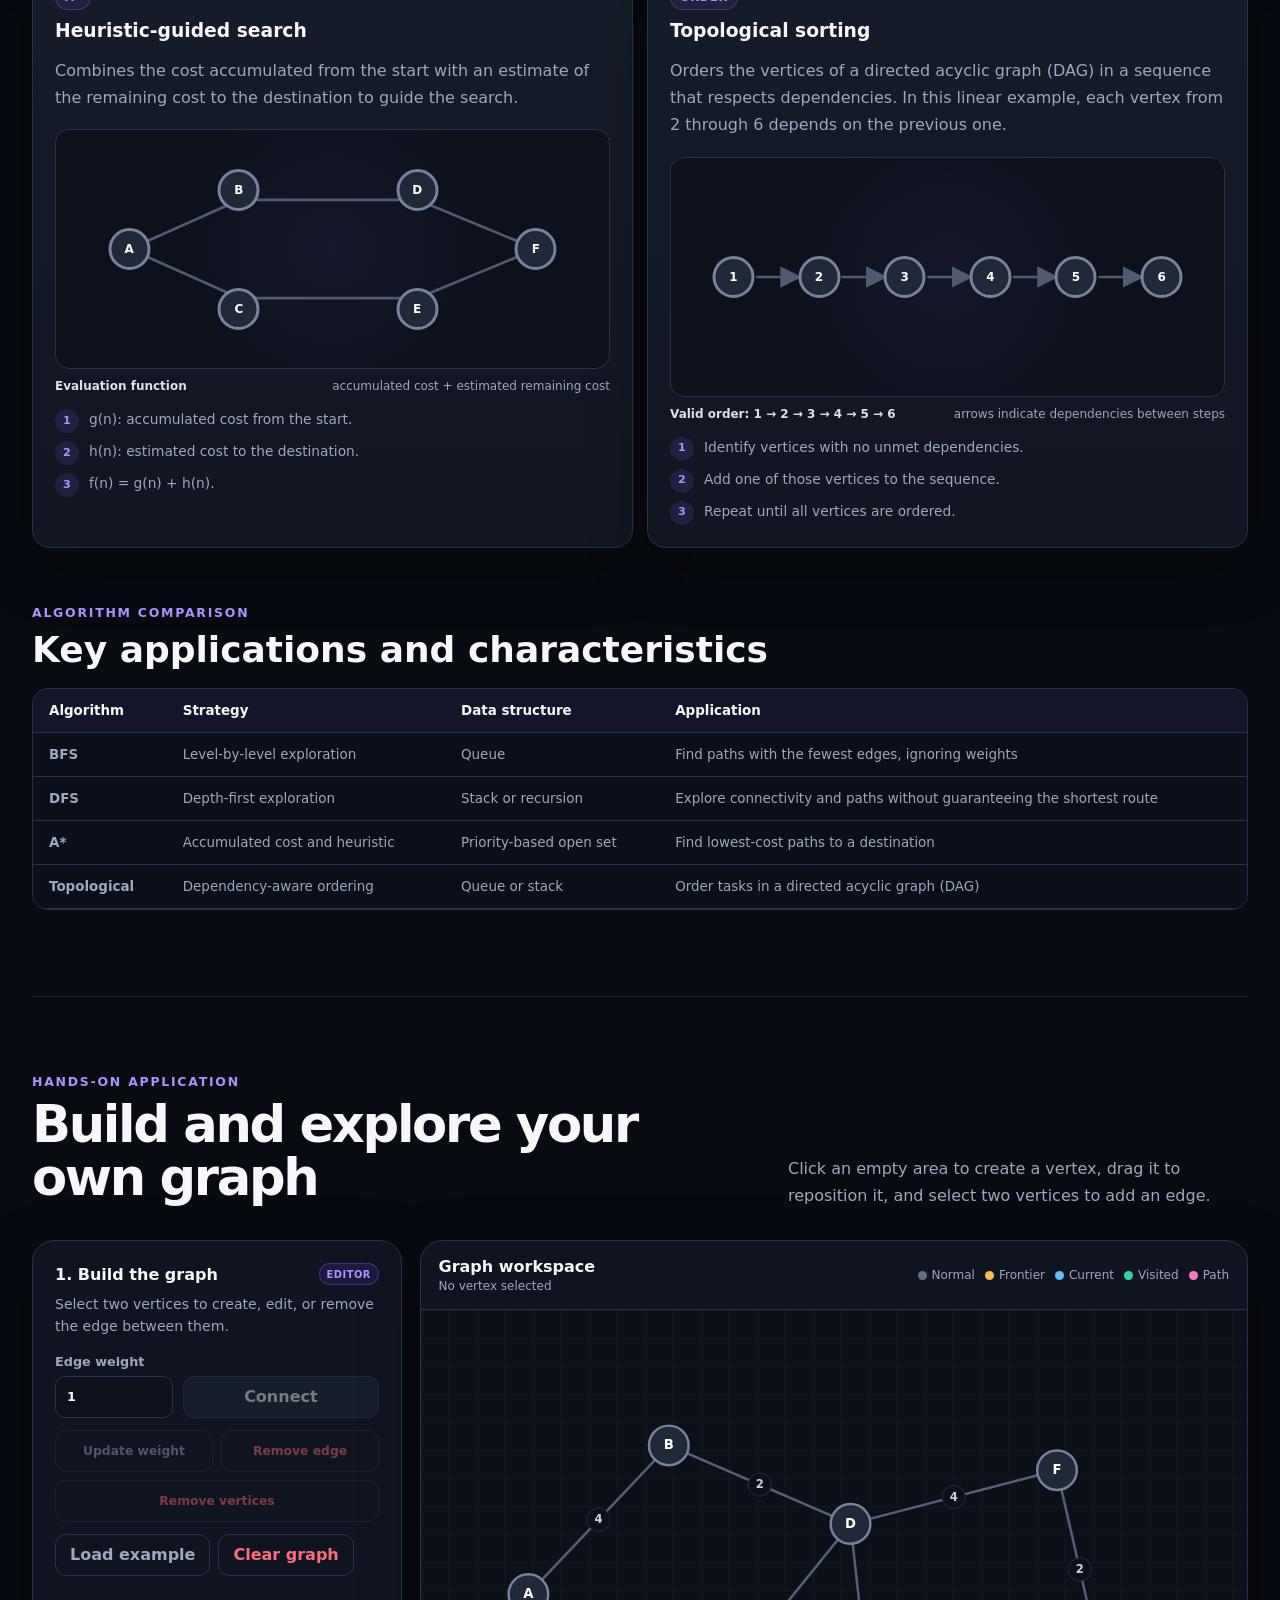
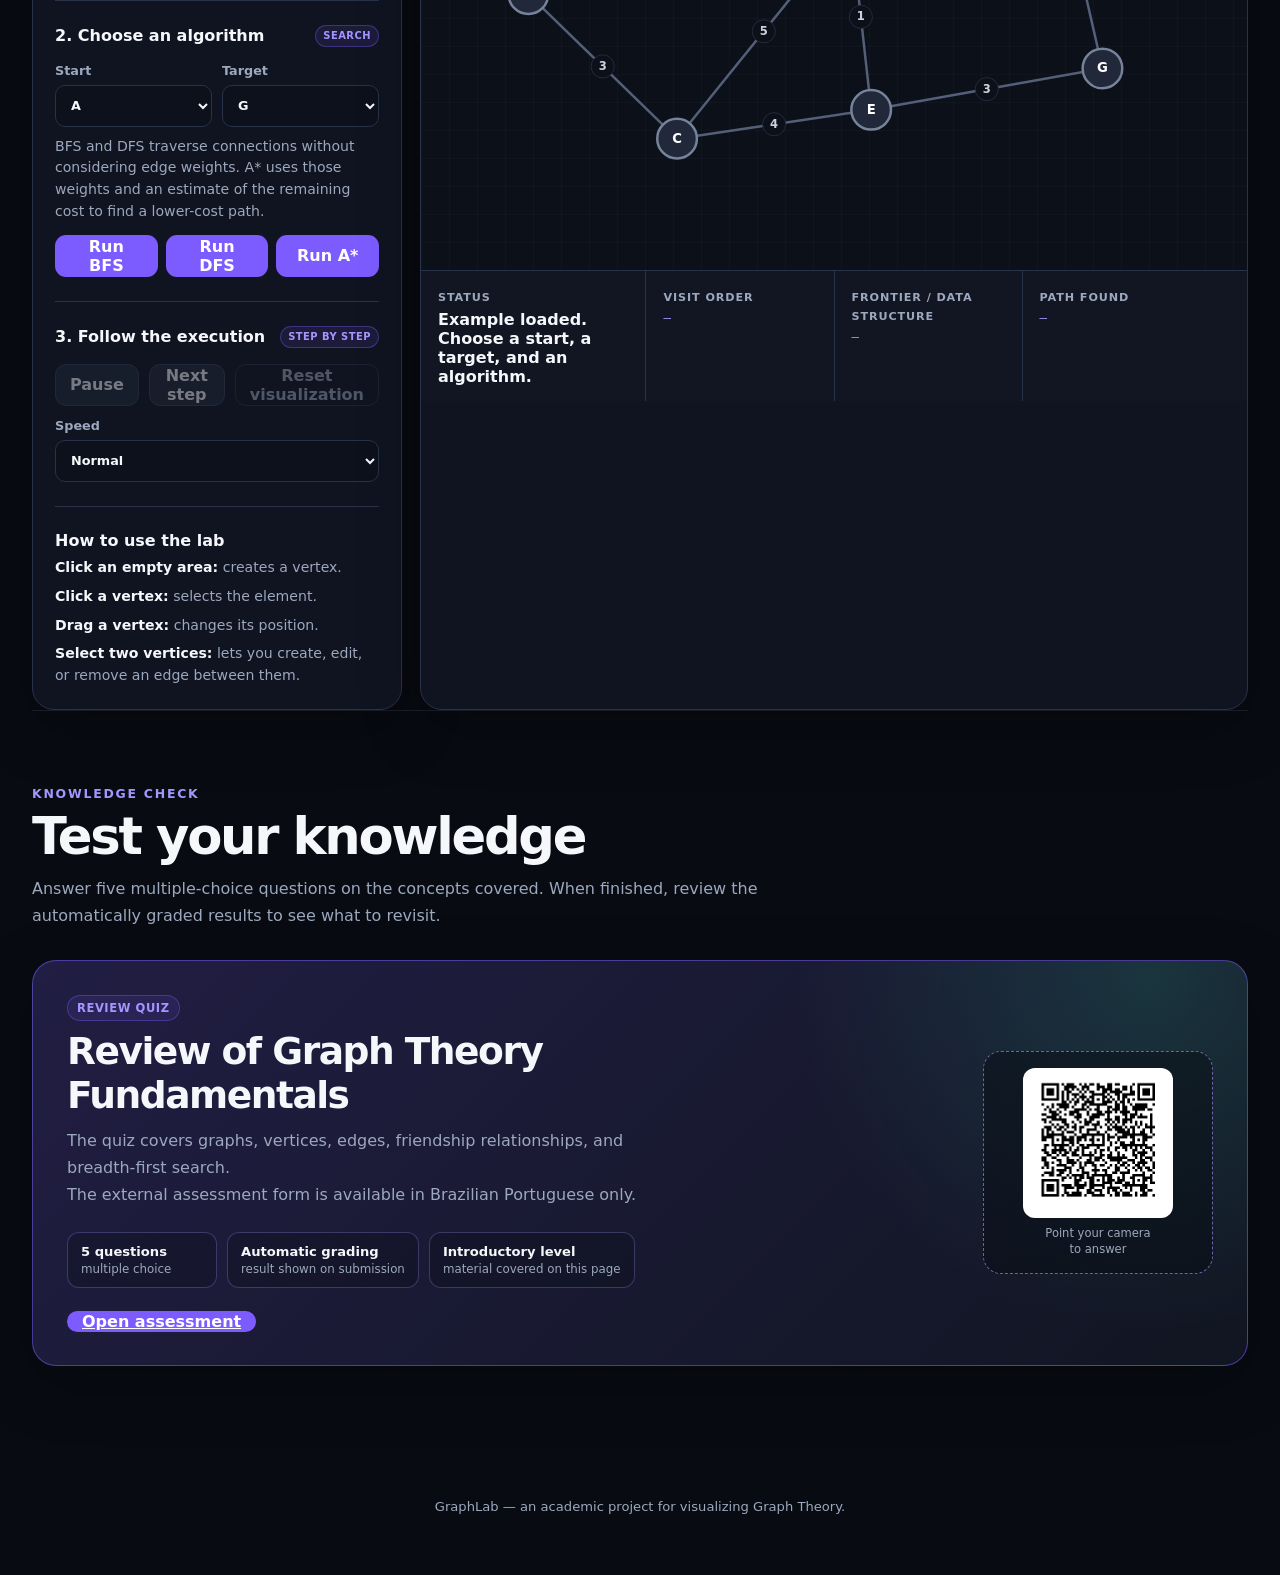
==== commit 96903f6c: "docs(i18n): clarify external assessment language in en-us/index.html" ====
--- a/en-us/index.html
+++ b/en-us/index.html
@@ -237,14 +237,15 @@
           <span class="card-kicker">Questionário de revisão</span>
           <h3>Revisão dos fundamentos de Teoria dos Grafos</h3>
           <p>O questionário aborda grafos, vértices, arestas, relações de amizade e busca em largura.</p>
+          <p class="assessment-language-note">O formulário externo está disponível apenas em português (Brasil).</p>
           <ul class="assessment-details" aria-label="Detalhes da avaliação">
             <li><strong>5 perguntas</strong><span>múltipla escolha</span></li>
             <li><strong>Correção automática</strong><span>resultado ao enviar</span></li>
             <li><strong>Nível introdutório</strong><span>conteúdo apresentado nesta página</span></li>
           </ul>
-          <a class="button primary assessment-button" href="https://docs.google.com/forms/d/e/1FAIpQLSdKzO21_4-qKIzz4f32jUMu-4fLdw8ZWQ9qbJLzUZgPyhsYmw/viewform?usp=publish-editor" target="_blank" rel="noopener noreferrer">Abrir avaliação</a>
+          <a class="button primary assessment-button" href="https://docs.google.com/forms/d/e/1FAIpQLSdKzO21_4-qKIzz4f32jUMu-4fLdw8ZWQ9qbJLzUZgPyhsYmw/viewform?usp=publish-editor" target="_blank" rel="noopener noreferrer" hreflang="pt-BR">Abrir avaliação</a>
         </div>
-        <a class="assessment-qr" href="https://docs.google.com/forms/d/e/1FAIpQLSdKzO21_4-qKIzz4f32jUMu-4fLdw8ZWQ9qbJLzUZgPyhsYmw/viewform?usp=publish-editor" target="_blank" rel="noopener noreferrer" aria-label="Abrir avaliação do GraphLab pelo QR Code">
+        <a class="assessment-qr" href="https://docs.google.com/forms/d/e/1FAIpQLSdKzO21_4-qKIzz4f32jUMu-4fLdw8ZWQ9qbJLzUZgPyhsYmw/viewform?usp=publish-editor" target="_blank" rel="noopener noreferrer" hreflang="pt-BR" aria-label="Abrir avaliação do GraphLab pelo QR Code">
           <img src="assets/graphlab-quiz-qr.svg" width="150" height="150" alt="QR Code para abrir a avaliação GraphLab" />
           <small>Aponte a câmera<br />para responder</small>
         </a>
